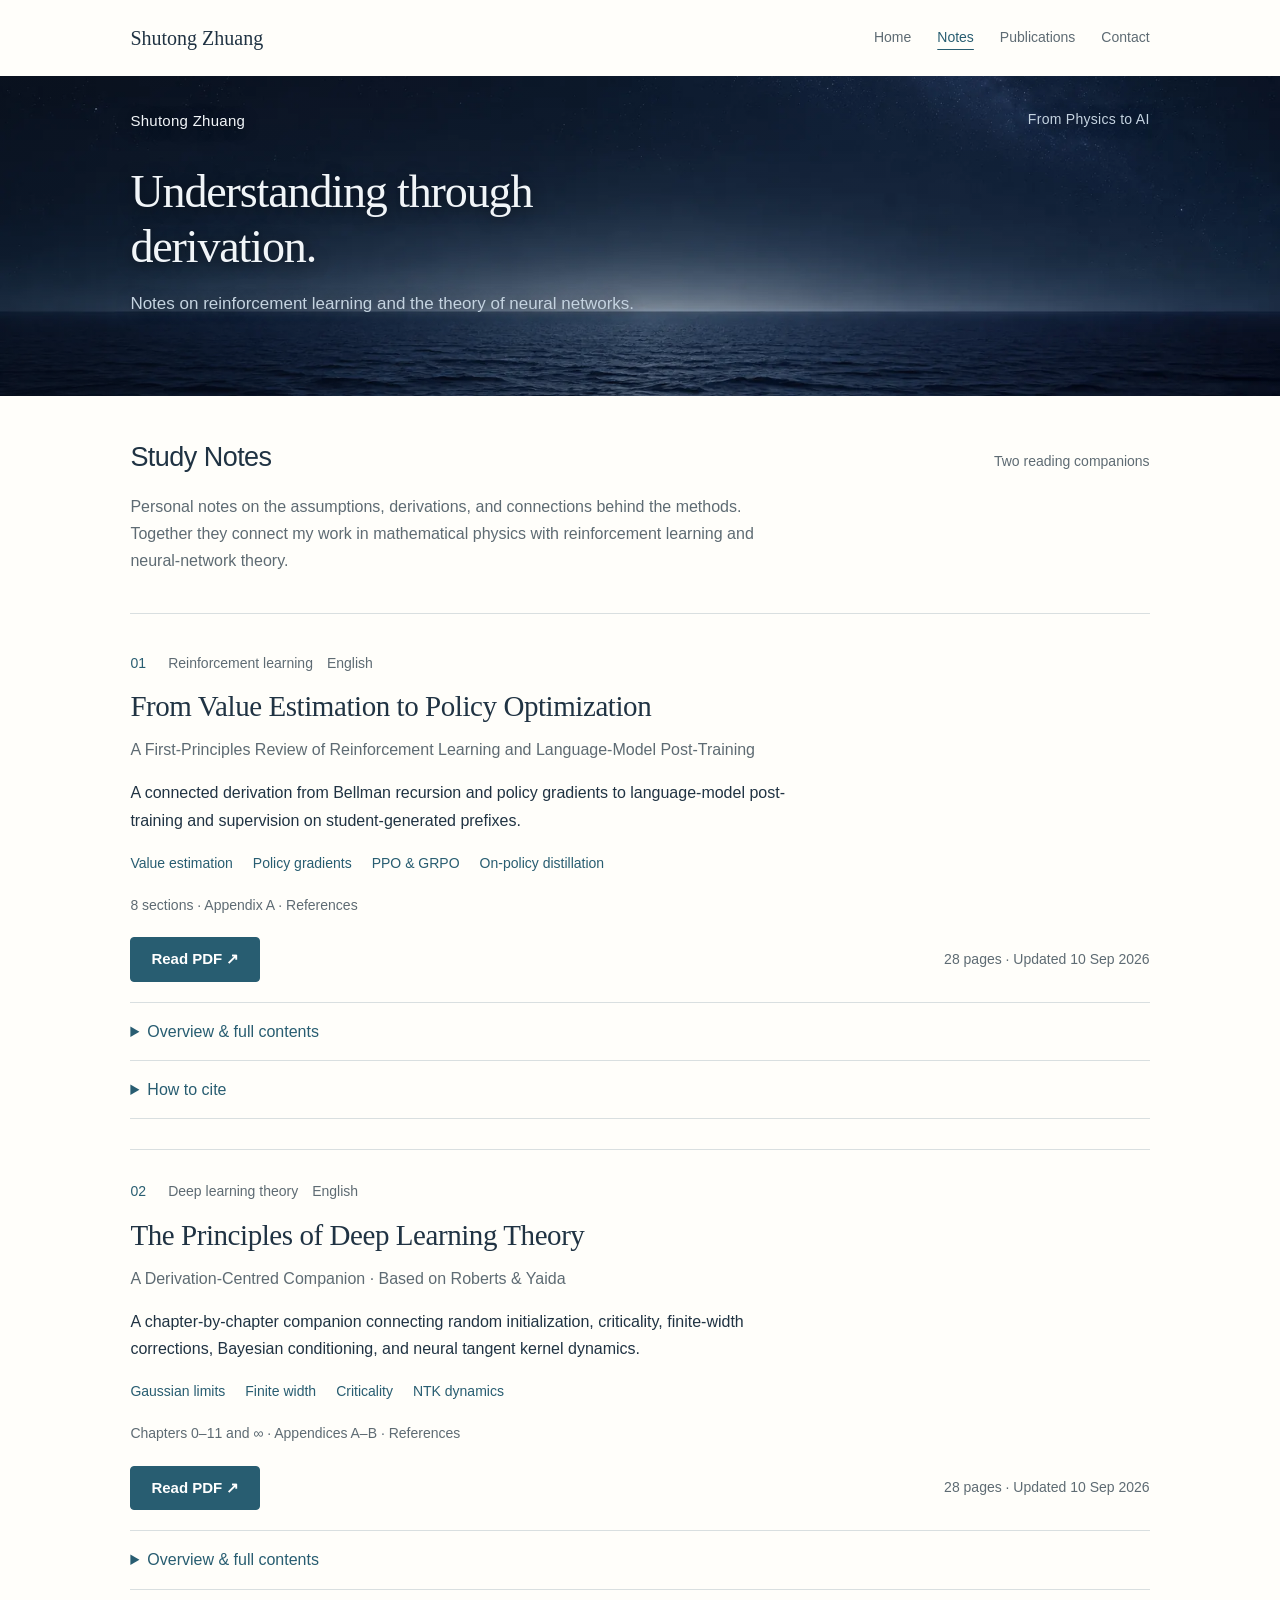
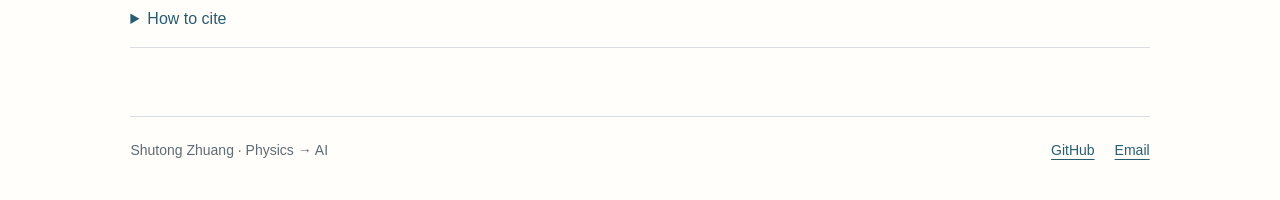
==== notes.html @ 47f34c88 "Publish personal research website and study notes" ====
<!doctype html>
<html lang="en">
<head>
<meta charset="utf-8">
<meta name="viewport" content="width=device-width,initial-scale=1">
<title>Study Notes — Shutong Zhuang</title>
<meta name="description" content="Study notes by Shutong Zhuang on reinforcement learning, language-model post-training, and the principles of deep learning theory.">
<meta name="author" content="Shutong Zhuang">
<meta name="theme-color" content="#101b2b">
<meta property="og:title" content="Study Notes — Shutong Zhuang">
<meta property="og:description" content="Study notes by Shutong Zhuang on reinforcement learning, language-model post-training, and the principles of deep learning theory.">
<meta property="og:type" content="website">
<meta property="og:url" content="https://shutongzhuang.github.io/notes.html">
<link rel="canonical" href="https://shutongzhuang.github.io/notes.html">
<link rel="stylesheet" href="styles.css">
<link rel="icon" type="image/svg+xml" href="icon.svg">
</head>
<body>
<a class="skip-link" href="#main">Skip to content</a>
<nav class="site-nav frame" aria-label="Main navigation">
<a class="site-name" href="./">Shutong Zhuang</a>
<ul>
<li>
<a href="./">Home</a>
</li>
<li>
<a href="notes.html" aria-current="page">Notes</a>
</li>
<li>
<a href="./#publications">Publications</a>
</li>
<li>
<a href="./#contact">Contact</a>
</li>
</ul>
</nav>
<header class="hero">
<img class="hero-scene" src="star-sea.webp" alt="" loading="eager" fetchpriority="high" decoding="async">
<div class="frame">
<div class="brand">
<strong>Shutong Zhuang</strong>
<span>From Physics to AI</span>
</div>
<h1>Understanding through derivation.</h1>
<p>Notes on reinforcement learning and the theory of neural networks.</p>
</div>
</header>
<main class="frame main" id="main" tabindex="-1">
<section class="section">
<div class="section-top">
<h2 class="section-title">Study Notes</h2>
<span class="credit">Two reading companions</span>
</div>
<p class="reading muted">Personal notes on the assumptions, derivations, and connections behind the methods. Together they connect my work in mathematical physics with reinforcement learning and neural-network theory.</p>
</section>
<section class="section" aria-label="Reading notes">
<article class="item" id="rlpg" aria-labelledby="rlpg-title">
<div class="meta">
<span class="number">01</span>
<span>Reinforcement learning</span>
<span>English</span>
</div>
<h2 id="rlpg-title">From Value Estimation to Policy Optimization</h2>
<p class="subtitle">A First-Principles Review of Reinforcement Learning and Language-Model Post-Training</p>
<p class="description">A connected derivation from Bellman recursion and policy gradients to language-model post-training and supervision on student-generated prefixes.</p>
<div class="topics">
<span>Value estimation</span>
<span>Policy gradients</span>
<span>PPO &amp; GRPO</span>
<span>On-policy distillation</span>
</div>
<p class="credit">8 sections · Appendix A · References</p>
<div class="actions">
<a class="button" href="https://drive.google.com/file/d/1LiuikZY2hie-exPb-2wrzERIXA1W-RIH/view" target="_blank" rel="noopener noreferrer" aria-label="Read reinforcement learning notes PDF">Read PDF ↗</a>
<span class="credit">28 pages · Updated 10 Sep 2026</span>
</div>
<details class="overview">
<summary>Overview &amp; full contents</summary>
<div class="overview-body">
<h3>Overview</h3>
<div class="reading">
<p>The review begins with the learning problem, value estimation, and the policy-gradient identity. It develops baselines, critics, GAE, importance sampling, and finite policy updates, then examines TRPO, PPO, deterministic and soft actor–critic methods, and distributed learning.</p>
<p>The second half translates these ideas to language models: preference and reward learning, reference regularization, DPO, GRPO and RLOO, supervised fine-tuning, and on-policy distillation. Objectives, exact gradients, sampled estimators, detached surrogates, and implemented losses are tracked separately. Appendix A gives derivations and boundary conditions for performance differences, GAE, KL estimation, sequence divergence, and potential shaping.</p>
</div>
<div class="toc-head">
<h3>Full contents</h3>
<button class="toc-toggle" aria-controls="rlpg-toc" aria-expanded="false">Expand all sections</button>
</div>
<p class="toc-caption">Section titles follow the PDF. Page numbers appear on the right; expand a chapter to see every subsection.</p>
<ol class="toc" id="rlpg-toc">
<li>
<details class="chapter">
<summary class="toc-row">
<span class="num">1</span>
<span>The problem before the algorithm</span>
<span class="page">2</span>
</summary>
<ol class="subtoc">
<li>
<div class="toc-row">
<span class="num">1.1</span>
<span>One convention for states, rewards, and time</span>
<span class="page">2</span>
</div>
</li>
<li>
<div class="toc-row">
<span class="num">1.2</span>
<span>Four components of a policy-learning system</span>
<span class="page">2</span>
</div>
</li>
</ol>
</details>
</li>
<li>
<details class="chapter">
<summary class="toc-row">
<span class="num">2</span>
<span>Value estimation: compressing the future</span>
<span class="page">3</span>
</summary>
<ol class="subtoc">
<li>
<div class="toc-row">
<span class="num">2.1</span>
<span>Bellman recursion and policy improvement</span>
<span class="page">3</span>
</div>
</li>
<li>
<div class="toc-row">
<span class="num">2.2</span>
<span>What can replace the unknown value?</span>
<span class="page">3</span>
</div>
</li>
<li>
<div class="toc-row">
<span class="num">2.3</span>
<span>Shared parameters change the stability problem</span>
<span class="page">4</span>
</div>
</li>
</ol>
</details>
</li>
<li>
<details class="chapter">
<summary class="toc-row">
<span class="num">3</span>
<span>Policy gradients and the assignment of credit</span>
<span class="page">5</span>
</summary>
<ol class="subtoc">
<li>
<div class="toc-row">
<span class="num">3.1</span>
<span>Deriving the gradient through trajectory probabilities</span>
<span class="page">5</span>
</div>
</li>
<li>
<div class="toc-row">
<span class="num">3.2</span>
<span>Baselines preserve the mean and change the variance</span>
<span class="page">6</span>
</div>
</li>
<li>
<div class="toc-row">
<span class="num">3.3</span>
<span>From a baseline to a bootstrapped critic</span>
<span class="page">7</span>
</div>
</li>
<li>
<div class="toc-row">
<span class="num">3.4</span>
<span>GAE combines multi-step advantage estimates</span>
<span class="page">7</span>
</div>
</li>
</ol>
</details>
</li>
<li>
<details class="chapter">
<summary class="toc-row">
<span class="num">4</span>
<span>From a gradient to a finite policy update</span>
<span class="page">8</span>
</summary>
<ol class="subtoc">
<li>
<div class="toc-row">
<span class="num">4.1</span>
<span>Importance sampling across actions and trajectories</span>
<span class="page">8</span>
</div>
</li>
<li>
<div class="toc-row">
<span class="num">4.2</span>
<span>The policy-improvement surrogate</span>
<span class="page">8</span>
</div>
</li>
<li>
<div class="toc-row">
<span class="num">4.3</span>
<span>TRPO and PPO control different approximations</span>
<span class="page">9</span>
</div>
</li>
<li>
<div class="toc-row">
<span class="num">4.4</span>
<span>Three different uses of entropy and KL</span>
<span class="page">10</span>
</div>
</li>
</ol>
</details>
</li>
<li>
<details class="chapter">
<summary class="toc-row">
<span class="num">5</span>
<span>Deep actor–critic methods: actions, values, and data</span>
<span class="page">10</span>
</summary>
<ol class="subtoc">
<li>
<div class="toc-row">
<span class="num">5.1</span>
<span>Continuous actions: DPG and DDPG</span>
<span class="page">10</span>
</div>
</li>
<li>
<div class="toc-row">
<span class="num">5.2</span>
<span>An actor can exploit its own critic: TD3</span>
<span class="page">10</span>
</div>
</li>
<li>
<div class="toc-row">
<span class="num">5.3</span>
<span>A different objective: soft actor–critic</span>
<span class="page">11</span>
</div>
</li>
<li>
<div class="toc-row">
<span class="num">5.4</span>
<span>Gradient and trajectory delays in distributed learning</span>
<span class="page">11</span>
</div>
</li>
</ol>
</details>
</li>
<li>
<details class="chapter">
<summary class="toc-row">
<span class="num">6</span>
<span>Classical RL to language-model policy optimization</span>
<span class="page">12</span>
</summary>
<ol class="subtoc">
<li>
<div class="toc-row">
<span class="num">6.1</span>
<span>The prefix MDP and its future return</span>
<span class="page">12</span>
</div>
</li>
<li>
<div class="toc-row">
<span class="num">6.2</span>
<span>Feedback determines the learning problem</span>
<span class="page">13</span>
</div>
</li>
<li>
<div class="toc-row">
<span class="num">6.3</span>
<span>Reward learning and reference-regularized optimization</span>
<span class="page">13</span>
</div>
</li>
<li>
<div class="toc-row">
<span class="num">6.4</span>
<span>DPO: fitting preferences through a policy parameterization</span>
<span class="page">14</span>
</div>
</li>
<li>
<div class="toc-row">
<span class="num">6.5</span>
<span>GRPO and RLOO: replacing a learned baseline with samples</span>
<span class="page">15</span>
</div>
</li>
<li>
<div class="toc-row">
<span class="num">6.6</span>
<span>Specifying rewards and states for verification and interaction</span>
<span class="page">16</span>
</div>
</li>
</ol>
</details>
</li>
<li>
<details class="chapter">
<summary class="toc-row">
<span class="num">7</span>
<span>Supervision on student prefixes: SFT, distillation, and local credits</span>
<span class="page">16</span>
</summary>
<ol class="subtoc">
<li>
<div class="toc-row">
<span class="num">7.1</span>
<span>One-hot SFT and soft-target forward KL</span>
<span class="page">16</span>
</div>
</li>
<li>
<div class="toc-row">
<span class="num">7.2</span>
<span>Move the supervision onto student-visited prefixes</span>
<span class="page">17</span>
</div>
</li>
<li>
<div class="toc-row">
<span class="num">7.3</span>
<span>Reverse KL and its log-probability coefficient</span>
<span class="page">17</span>
</div>
</li>
<li>
<div class="toc-row">
<span class="num">7.4</span>
<span>A common interface: local credits multiplying policy scores</span>
<span class="page">18</span>
</div>
</li>
<li>
<div class="toc-row">
<span class="num">7.5</span>
<span>Policy-sampled cross-entropy and the role of entropy</span>
<span class="page">19</span>
</div>
</li>
<li>
<div class="toc-row">
<span class="num">7.6</span>
<span>When teacher preferences represent task advantage</span>
<span class="page">20</span>
</div>
</li>
<li>
<div class="toc-row">
<span class="num">7.7</span>
<span>When token KL is exactly sequence KL</span>
<span class="page">20</span>
</div>
</li>
<li>
<div class="toc-row">
<span class="num">7.8</span>
<span>The gradient through visited prefixes</span>
<span class="page">21</span>
</div>
</li>
<li>
<div class="toc-row">
<span class="num">7.9</span>
<span>Constructing the supervision channel</span>
<span class="page">21</span>
</div>
</li>
<li>
<div class="toc-row">
<span class="num">7.10</span>
<span>The OPD lesson: supervision follows behavior</span>
<span class="page">22</span>
</div>
</li>
</ol>
</details>
</li>
<li>
<div class="toc-row">
<span class="num">8</span>
<span>What remains after the algorithm names are removed</span>
<span class="page">23</span>
</div>
</li>
<li>
<details class="chapter">
<summary class="toc-row">
<span class="num">A</span>
<span>Derivations and boundary conditions</span>
<span class="page">25</span>
</summary>
<ol class="subtoc">
<li>
<div class="toc-row">
<span class="num">A.1</span>
<span>The performance-difference identity</span>
<span class="page">25</span>
</div>
</li>
<li>
<div class="toc-row">
<span class="num">A.2</span>
<span>Which critic errors survive GAE?</span>
<span class="page">25</span>
</div>
</li>
<li>
<div class="toc-row">
<span class="num">A.3</span>
<span>Sampling and differentiating a KL estimator</span>
<span class="page">25</span>
</div>
</li>
<li>
<div class="toc-row">
<span class="num">A.4</span>
<span>Differentiating sequence divergence</span>
<span class="page">26</span>
</div>
</li>
<li>
<div class="toc-row">
<span class="num">A.5</span>
<span>Potential shaping and the terminal term</span>
<span class="page">26</span>
</div>
</li>
</ol>
</details>
</li>
<li>
<div class="toc-row">
<span class="num">
</span>
<span>References</span>
<span class="page">27</span>
</div>
</li>
</ol>
</div>
</details>
<details class="overview citation" id="rlpg-citation">
<summary>How to cite</summary>
<div class="citation-body">
<div class="citation-toolbar">
<h3>Suggested citation</h3>
<button class="citation-copy" data-copy="rlpg-citation-text" aria-describedby="rlpg-citation-status">Copy citation</button>
</div>
<p class="citation-text" id="rlpg-citation-text">Zhuang, S. (2026). <em>From Value Estimation to Policy Optimization: A First-Principles Review of Reinforcement Learning and Language-Model Post-Training</em> [Personal study notes; version of 10 September 2026]. <a href="https://drive.google.com/file/d/1LiuikZY2hie-exPb-2wrzERIXA1W-RIH/view" target="_blank" rel="noopener noreferrer">https://drive.google.com/file/d/1LiuikZY2hie-exPb-2wrzERIXA1W-RIH/view</a>
</p>
<div class="citation-toolbar">
<h3>BibTeX</h3>
<button class="citation-copy" data-copy="rlpg-bibtex" aria-describedby="rlpg-citation-status">Copy BibTeX</button>
</div>
<pre class="citation-code">
<code id="rlpg-bibtex">@misc{zhuang2026rlpg,
  author = {Zhuang, Shutong},
  title = {{From Value Estimation to Policy Optimization: A First-Principles Review of Reinforcement Learning and Language-Model Post-Training}},
  year = {2026},
  note = {Personal study notes. Version of 10 September 2026},
  url = {https://drive.google.com/file/d/1LiuikZY2hie-exPb-2wrzERIXA1W-RIH/view}
}</code>
</pre>
<p class="citation-status" id="rlpg-citation-status" role="status" aria-live="polite">
</p>
<p class="credit citation-guidance">When referring to results from the underlying papers, please also cite the original sources listed in the PDF.</p>
</div>
</details>
</article>
<article class="item" id="pdlt" aria-labelledby="pdlt-title">
<div class="meta">
<span class="number">02</span>
<span>Deep learning theory</span>
<span>English</span>
</div>
<h2 id="pdlt-title">The Principles of Deep Learning Theory</h2>
<p class="subtitle">A Derivation-Centred Companion · Based on Roberts &amp; Yaida</p>
<p class="description">A chapter-by-chapter companion connecting random initialization, criticality, finite-width corrections, Bayesian conditioning, and neural tangent kernel dynamics.</p>
<div class="topics">
<span>Gaussian limits</span>
<span>Finite width</span>
<span>Criticality</span>
<span>NTK dynamics</span>
</div>
<p class="credit">Chapters 0–11 and ∞ · Appendices A–B · References</p>
<div class="actions">
<a class="button" href="https://drive.google.com/file/d/1SBwqVDjMvBZv1mK_j7P-XguDn59Y4I-o/view" target="_blank" rel="noopener noreferrer" aria-label="Read deep learning theory notes PDF">Read PDF ↗</a>
<span class="credit">28 pages · Updated 10 Sep 2026</span>
</div>
<details class="overview">
<summary>Overview &amp; full contents</summary>
<div class="overview-body">
<h3>Overview</h3>
<div class="reading">
<p>These notes follow <em>The Principles of Deep Learning Theory</em> by Daniel A. Roberts and Sho Yaida, with research in collaboration with Boris Hanin. They retain the calculational path from Gaussian expectations and deep linear networks to preactivation flow, critical initialization, and finite-width fluctuations.</p>
<p>The learning chapters develop Bayesian conditioning, gradient dynamics, the flow and criticality of the NTK, frozen-kernel learning, representation learning, and the dynamical corrections at the end of training. The appendices cover information and residual networks. Reusable identities replace repetitive component expansions, with the assumptions and limits of the approximations stated alongside the derivations.</p>
</div>
<div class="toc-head">
<h3>Full contents</h3>
<button class="toc-toggle" aria-controls="pdlt-toc" aria-expanded="false">Expand all sections</button>
</div>
<p class="toc-caption">Section titles follow the PDF. Page numbers appear on the right; expand a chapter to see every subsection.</p>
<ol class="toc" id="pdlt-toc">
<li>
<details class="chapter">
<summary class="toc-row">
<span class="num">0</span>
<span>Initialization: what the effective theory describes</span>
<span class="page">2</span>
</summary>
<ol class="subtoc">
<li>
<div class="toc-row">
<span class="num">0.1</span>
<span>The limit is part of the model</span>
<span class="page">2</span>
</div>
</li>
</ol>
</details>
</li>
<li>
<details class="chapter">
<summary class="toc-row">
<span class="num">1</span>
<span>Pretraining: the minimal probability toolkit</span>
<span class="page">3</span>
</summary>
<ol class="subtoc">
<li>
<div class="toc-row">
<span class="num">1.1</span>
<span>Covariance, precision, and Wick contractions</span>
<span class="page">3</span>
</div>
</li>
<li>
<div class="toc-row">
<span class="num">1.2</span>
<span>One expansion instead of many Wick calculations</span>
<span class="page">3</span>
</div>
</li>
</ol>
</details>
</li>
<li>
<div class="toc-row">
<span class="num">2</span>
<span>Neural networks: the microscopic definition</span>
<span class="page">4</span>
</div>
</li>
<li>
<details class="chapter">
<summary class="toc-row">
<span class="num">3</span>
<span>Deep linear networks: solve the fluctuations first</span>
<span class="page">5</span>
</summary>
<ol class="subtoc">
<li>
<div class="toc-row">
<span class="num">3.1</span>
<span>The two-point function and its critical point</span>
<span class="page">5</span>
</div>
</li>
<li>
<div class="toc-row">
<span class="num">3.2</span>
<span>An exact random-variance representation</span>
<span class="page">5</span>
</div>
</li>
<li>
<div class="toc-row">
<span class="num">3.3</span>
<span>The order of limits</span>
<span class="page">6</span>
</div>
</li>
</ol>
</details>
</li>
<li>
<details class="chapter">
<summary class="toc-row">
<span class="num">4</span>
<span>RG flow of preactivations: a Gaussian mixture</span>
<span class="page">6</span>
</summary>
<ol class="subtoc">
<li>
<div class="toc-row">
<span class="num">4.1</span>
<span>Condition first, average second</span>
<span class="page">6</span>
</div>
</li>
<li>
<div class="toc-row">
<span class="num">4.2</span>
<span>Three closed recursions at the first nontrivial order</span>
<span class="page">7</span>
</div>
</li>
<li>
<div class="toc-row">
<span class="num">4.3</span>
<span>The single-input reduction</span>
<span class="page">7</span>
</div>
</li>
<li>
<div class="toc-row">
<span class="num">4.4</span>
<span>Marginalization and a useful finite-neuron density</span>
<span class="page">8</span>
</div>
</li>
</ol>
</details>
</li>
<li>
<details class="chapter">
<summary class="toc-row">
<span class="num">5</span>
<span>Criticality, universality, and finite-angle geometry</span>
<span class="page">9</span>
</summary>
<ol class="subtoc">
<li>
<div class="toc-row">
<span class="num">5.1</span>
<span>Two different linear responses</span>
<span class="page">9</span>
</div>
</li>
<li>
<div class="toc-row">
<span class="num">5.2</span>
<span>Scale-invariant activations</span>
<span class="page">9</span>
</div>
</li>
<li>
<div class="toc-row">
<span class="num">5.3</span>
<span>Smooth activations near a zero fixed point</span>
<span class="page">10</span>
</div>
</li>
<li>
<div class="toc-row">
<span class="num">5.4</span>
<span>Other fixed points and the limits of the classification</span>
<span class="page">10</span>
</div>
</li>
<li>
<div class="toc-row">
<span class="num">5.5</span>
<span>Finite angles: why the order of expansion matters</span>
<span class="page">11</span>
</div>
</li>
</ol>
</details>
</li>
<li>
<details class="chapter">
<summary class="toc-row">
<span class="num">6</span>
<span>Bayesian learning: conditioning the initialization ensemble</span>
<span class="page">11</span>
</summary>
<ol class="subtoc">
<li>
<div class="toc-row">
<span class="num">6.1</span>
<span>Prior, likelihood, evidence, and prediction</span>
<span class="page">11</span>
</div>
</li>
<li>
<div class="toc-row">
<span class="num">6.2</span>
<span>Gaussian conditioning and the Schur complement</span>
<span class="page">12</span>
</div>
</li>
<li>
<div class="toc-row">
<span class="num">6.3</span>
<span>What evidence and independence do, and do not, establish</span>
<span class="page">12</span>
</div>
</li>
<li>
<div class="toc-row">
<span class="num">6.4</span>
<span>Finite-width conditioning without a long action expansion</span>
<span class="page">13</span>
</div>
</li>
</ol>
</details>
</li>
<li>
<div class="toc-row">
<span class="num">7</span>
<span>Gradient-based learning: from parameters to functions</span>
<span class="page">13</span>
</div>
</li>
<li>
<details class="chapter">
<summary class="toc-row">
<span class="num">8</span>
<span>RG flow of the NTK: the same architecture, a new observable</span>
<span class="page">14</span>
</summary>
<ol class="subtoc">
<li>
<div class="toc-row">
<span class="num">8.1</span>
<span>The exact layer recursion</span>
<span class="page">14</span>
</div>
</li>
<li>
<div class="toc-row">
<span class="num">8.2</span>
<span>What the second-layer fluctuations actually contain</span>
<span class="page">15</span>
</div>
</li>
</ol>
</details>
</li>
<li>
<details class="chapter">
<summary class="toc-row">
<span class="num">9</span>
<span>NTK criticality: balance propagation and new sources</span>
<span class="page">15</span>
</summary>
<ol class="subtoc">
<li>
<div class="toc-row">
<span class="num">9.1</span>
<span>Scale-invariant criticality</span>
<span class="page">16</span>
</div>
</li>
<li>
<div class="toc-row">
<span class="num">9.2</span>
<span>The generic stable zero-fixed-point class</span>
<span class="page">16</span>
</div>
</li>
</ol>
</details>
</li>
<li>
<details class="chapter">
<summary class="toc-row">
<span class="num">10</span>
<span>Kernel learning: solve the frozen problem exactly</span>
<span class="page">16</span>
</summary>
<ol class="subtoc">
<li>
<div class="toc-row">
<span class="num">10.1</span>
<span>Residual dynamics and the interpolation formula</span>
<span class="page">17</span>
</div>
</li>
<li>
<div class="toc-row">
<span class="num">10.2</span>
<span>The giant leap and the precise sense of algorithm independence</span>
<span class="page">17</span>
</div>
</li>
<li>
<div class="toc-row">
<span class="num">10.3</span>
<span>Cross-entropy: probabilities are not logits</span>
<span class="page">17</span>
</div>
</li>
<li>
<div class="toc-row">
<span class="num">10.4</span>
<span>The trained ensemble is not automatically a Bayesian posterior</span>
<span class="page">18</span>
</div>
</li>
<li>
<div class="toc-row">
<span class="num">10.5</span>
<span>Generalization and two-point geometry</span>
<span class="page">18</span>
</div>
</li>
<li>
<div class="toc-row">
<span class="num">10.6</span>
<span>A feature-space formulation without incompatible inverses</span>
<span class="page">19</span>
</div>
</li>
</ol>
</details>
</li>
<li>
<details class="chapter">
<summary class="toc-row">
<span class="num">11</span>
<span>Representation learning: let the tangent features move</span>
<span class="page">19</span>
</summary>
<ol class="subtoc">
<li>
<div class="toc-row">
<span class="num">11.1</span>
<span>A compact notation that preserves all contractions</span>
<span class="page">19</span>
</div>
</li>
<li>
<div class="toc-row">
<span class="num">11.2</span>
<span>Initialization statistics: a zero mean is not a zero effect</span>
<span class="page">20</span>
</div>
</li>
<li>
<div class="toc-row">
<span class="num">11.3</span>
<span>A nonlinear feature model and a missing residual term</span>
<span class="page">20</span>
</div>
</li>
</ol>
</details>
</li>
<li>
<details class="chapter">
<summary class="toc-row">
<span class="num">∞</span>
<span>The end of training: a closed dynamical correction</span>
<span class="page">21</span>
</summary>
<ol class="subtoc">
<li>
<div class="toc-row">
<span class="num">∞.1</span>
<span>Two more derivatives, with their coefficients fixed</span>
<span class="page">21</span>
</div>
</li>
<li>
<div class="toc-row">
<span class="num">∞.2</span>
<span>First solve the kernel trajectory, then drive its correction</span>
<span class="page">22</span>
</div>
</li>
<li>
<div class="toc-row">
<span class="num">∞.3</span>
<span>The time convolution and the final projection</span>
<span class="page">22</span>
</div>
</li>
<li>
<div class="toc-row">
<span class="num">∞.4</span>
<span>An exact continuous-time identity behind the calculation</span>
<span class="page">23</span>
</div>
</li>
</ol>
</details>
</li>
<li>
<details class="chapter">
<summary class="toc-row">
<span class="num">A</span>
<span>Information: specify the random variables before interpreting it</span>
<span class="page">23</span>
</summary>
<ol class="subtoc">
<li>
<div class="toc-row">
<span class="num">A.1</span>
<span>Entropy and mutual information</span>
<span class="page">24</span>
</div>
</li>
<li>
<div class="toc-row">
<span class="num">A.2</span>
<span>Information shared by distinct neurons</span>
<span class="page">24</span>
</div>
</li>
<li>
<div class="toc-row">
<span class="num">A.3</span>
<span>The optimal aspect ratio is a perturbative proxy</span>
<span class="page">25</span>
</div>
</li>
</ol>
</details>
</li>
<li>
<details class="chapter">
<summary class="toc-row">
<span class="num">B</span>
<span>Residual learning: change the fluctuation budget</span>
<span class="page">25</span>
</summary>
<ol class="subtoc">
<li>
<div class="toc-row">
<span class="num">B.1</span>
<span>A precisely specified residual MLP</span>
<span class="page">25</span>
</div>
</li>
<li>
<div class="toc-row">
<span class="num">B.2</span>
<span>The corrected finite-width coefficient</span>
<span class="page">26</span>
</div>
</li>
<li>
<div class="toc-row">
<span class="num">B.3</span>
<span>A general block: variance balance is only one diagnostic</span>
<span class="page">27</span>
</div>
</li>
</ol>
</details>
</li>
<li>
<div class="toc-row">
<span class="num">
</span>
<span>References</span>
<span class="page">28</span>
</div>
</li>
</ol>
</div>
</details>
<details class="overview citation" id="pdlt-citation">
<summary>How to cite</summary>
<div class="citation-body">
<div class="citation-toolbar">
<h3>Suggested citation</h3>
<button class="citation-copy" data-copy="pdlt-citation-text" aria-describedby="pdlt-citation-status">Copy citation</button>
</div>
<p class="citation-text" id="pdlt-citation-text">Zhuang, S. (2026). <em>The Principles of Deep Learning Theory: A Derivation-Centred Companion</em> [Personal study notes; version of 10 September 2026]. <a href="https://drive.google.com/file/d/1SBwqVDjMvBZv1mK_j7P-XguDn59Y4I-o/view" target="_blank" rel="noopener noreferrer">https://drive.google.com/file/d/1SBwqVDjMvBZv1mK_j7P-XguDn59Y4I-o/view</a>
</p>
<div class="citation-toolbar">
<h3>BibTeX</h3>
<button class="citation-copy" data-copy="pdlt-bibtex" aria-describedby="pdlt-citation-status">Copy BibTeX</button>
</div>
<pre class="citation-code">
<code id="pdlt-bibtex">@misc{zhuang2026pdlt,
  author = {Zhuang, Shutong},
  title = {{The Principles of Deep Learning Theory: A Derivation-Centred Companion}},
  year = {2026},
  note = {Personal study notes. Version of 10 September 2026},
  url = {https://drive.google.com/file/d/1SBwqVDjMvBZv1mK_j7P-XguDn59Y4I-o/view}
}</code>
</pre>
<p class="citation-status" id="pdlt-citation-status" role="status" aria-live="polite">
</p>
<p class="credit citation-guidance">For results from the original book, please also cite Roberts and Yaida; see the references in the PDF.</p>
</div>
</details>
</article>
</section>
<footer class="footer">
<span>Shutong Zhuang · Physics → AI</span>
<div class="footer-links">
<a href="https://github.com/shutongzhuang">GitHub</a>
<a href="mailto:510267596@qq.com">Email</a>
</div>
</footer>
</main>
<script src="site.js" defer>
</script>
</body>
</html>
---- styles.css ----
:root{color-scheme:light;--paper:#fffefa;--ink:#203343;--muted:#5e6b73;--rule:#d9dfe0;--accent:#285d71;--soft:#f0f3f3;--sky:#101b2b;--sky-ink:#f1f5f8;--sky-muted:#c4d3e0}
*{box-sizing:border-box}html{background:var(--paper);scroll-behavior:smooth}body{margin:0;background:var(--paper);color:var(--ink);font:16px/1.7 Arial,Helvetica,sans-serif;overflow-wrap:break-word}button,summary,a{-webkit-tap-highlight-color:transparent}h1,h2,h3,p{margin:0}a{color:var(--accent);text-underline-offset:4px}a:hover{text-decoration-thickness:2px}a:focus-visible,button:focus-visible,summary:focus-visible{outline:3px solid #83b2c4;outline-offset:4px}.frame{width:100%;max-width:1160px;margin:0 auto;padding-left:clamp(24px,5.5vw,72px);padding-right:clamp(24px,5.5vw,72px)}.hero{position:relative;isolation:isolate;overflow:hidden;width:100%;background:var(--sky);color:var(--sky-ink)}.hero-scene{position:absolute;inset:0;width:100%;height:100%;object-fit:cover;object-position:center 85%;z-index:-2}.hero::after{content:"";position:absolute;inset:0;background:linear-gradient(90deg,rgba(10,20,34,.34),rgba(10,20,34,.08));z-index:-1}.hero .frame{min-height:320px;padding-top:32px;padding-bottom:70px}.hero h1,.hero p,.brand{text-shadow:0 2px 14px rgba(0,0,0,.5)}.brand{display:flex;justify-content:space-between;flex-wrap:wrap;gap:8px 28px;margin-bottom:30px;font-size:14px;color:var(--sky-muted);letter-spacing:.02em}.brand strong{color:var(--sky-ink);font-size:15px;font-weight:500}.hero h1{font-family:Georgia,'Times New Roman',serif;font-size:clamp(35px,3.6vw,48px);font-weight:400;line-height:1.2;letter-spacing:-.025em;max-width:23ch}.hero p{color:var(--sky-muted);max-width:64ch;margin-top:16px;font-size:17px;line-height:1.7}.main{padding-top:44px;padding-bottom:38px}.section{padding:38px 0;border-top:1px solid var(--rule)}.section:first-child{padding-top:0;border-top:0}.section-label{font-size:14px;letter-spacing:.02em;color:var(--accent);margin-bottom:14px}.section-title{font-size:27px;line-height:1.3;font-weight:500;letter-spacing:-.02em;margin-bottom:20px}.section-top{display:flex;justify-content:space-between;align-items:baseline;gap:16px;margin-bottom:18px}.section-top .section-title{margin:0}.muted,.subtitle,.credit{color:var(--muted)}.reading{max-width:74ch}.reading p+p{margin-top:14px}.item{padding:30px 0;border-top:1px solid var(--rule)}.item:first-child{padding-top:0;border-top:0}.item h2,.item h3{font:400 29px/1.3 Georgia,'Times New Roman',serif;letter-spacing:-.015em;margin-bottom:10px;max-width:36ch}.item .subtitle{margin-bottom:16px}.item .description{max-width:74ch;margin-bottom:16px}.meta{display:flex;flex-wrap:wrap;gap:8px 14px;font-size:14px;color:var(--muted);margin-bottom:13px}.number{color:var(--accent);min-width:1.7em}.topics{display:flex;flex-wrap:wrap;gap:6px 20px;color:var(--accent);font-size:14px;margin:18px 0}.actions{display:flex;align-items:center;justify-content:space-between;flex-wrap:wrap;gap:14px;margin-top:20px}.button{display:inline-flex;align-items:center;justify-content:center;min-height:44px;padding:10px 20px;border-radius:4px;background:var(--accent);color:white;text-decoration:none;font:600 15px/1.5 Arial,Helvetica,sans-serif;border:1px solid var(--accent);cursor:pointer}.button:hover{background:#194759;text-decoration:none}.text-link{display:inline-flex;align-items:center;min-height:44px}.credit{font-size:14px}.overview{margin-top:20px;border-top:1px solid var(--rule);border-bottom:1px solid var(--rule)}.overview>summary{padding:15px 0;color:var(--accent);cursor:pointer;min-height:52px;font-weight:500}.overview-body{padding:8px 0 26px}.overview h3{font:500 19px/1.4 Arial,Helvetica,sans-serif;margin:0 0 12px}.overview .reading{margin-bottom:22px}.toc-head{display:flex;justify-content:space-between;gap:12px;flex-wrap:wrap;align-items:center;margin:25px 0 10px}.toc-head h3{margin:0}.toc-toggle{color:var(--accent);background:var(--soft);border:1px solid var(--rule);border-radius:4px;min-height:40px;padding:6px 12px;cursor:pointer;font:14px/1.5 Arial,Helvetica,sans-serif}.toc-caption{color:var(--muted);font-size:14px;margin-bottom:12px}.toc{list-style:none;padding:0;margin:0}.toc>li{border-top:1px solid var(--rule)}.toc-row{display:grid;grid-template-columns:36px minmax(0,1fr) 38px;column-gap:12px;align-items:baseline;padding:13px 0}.toc-row .page{color:var(--muted);font-size:14px;text-align:right;font-variant-numeric:tabular-nums}.toc-row .num{color:var(--accent);font-size:14px}.chapter>summary{list-style:none;cursor:pointer;position:relative;padding-right:20px;min-height:48px}.chapter>summary::-webkit-details-marker{display:none}.chapter>summary::after{content:'+';position:absolute;right:0;top:13px;color:var(--accent)}.chapter[open]>summary::after{content:'−'}.subtoc{list-style:none;padding:2px 0 12px 26px;margin:0;border-left:2px solid var(--rule)}.subtoc .toc-row{grid-template-columns:45px minmax(0,1fr) 38px;font-size:15px;padding:7px 0}.profile{display:grid;grid-template-columns:1fr 1fr;gap:26px 42px}.profile h3{font-weight:500;font-size:18px;margin-bottom:9px}.profile p{color:var(--muted)}.profile .wide{grid-column:1/-1}.note-preview{display:grid;grid-template-columns:1fr 1fr;gap:30px 38px}.note-preview h3{font:400 25px/1.35 Georgia,'Times New Roman',serif;margin-bottom:11px}.note-preview p{color:var(--muted)}.note-preview .text-link{margin-top:12px}.footer{border-top:1px solid var(--rule);padding-top:22px;display:flex;justify-content:space-between;flex-wrap:wrap;gap:10px;color:var(--muted);font-size:14px}.footer span:last-child{color:var(--accent)}
@media(min-width:1600px){.frame{max-width:1240px}}@media(max-width:640px){body{font-size:16px}.frame{padding-left:24px;padding-right:24px}.hero .frame{min-height:320px;padding-top:26px;padding-bottom:64px}.hero-scene{object-position:60% center}.brand{margin-bottom:26px}.hero h1{font-size:35px}.hero p{font-size:16px}.main{padding-top:32px}.section{padding:30px 0}.section-top{align-items:flex-start;flex-wrap:wrap;gap:6px}.section-title{font-size:25px}.item{padding:28px 0}.item h2,.item h3{font-size:27px}.profile,.note-preview{grid-template-columns:1fr;gap:26px}.profile .wide{grid-column:auto}.toc-row{grid-template-columns:26px minmax(0,1fr) 28px;column-gap:8px}.subtoc{padding-left:13px}.subtoc .toc-row{grid-template-columns:34px minmax(0,1fr) 28px}.credit{line-height:1.6}.footer{gap:6px}.brand span{font-size:14px}}
@media(prefers-reduced-motion:reduce){html{scroll-behavior:auto}}

.citation{margin-top:0;border-top:0}.citation-body{padding:4px 0 25px}.citation-toolbar{display:flex;align-items:center;justify-content:space-between;gap:12px;flex-wrap:wrap;margin:8px 0 12px}.citation-toolbar h3{font:500 17px/1.4 Arial,Helvetica,sans-serif;margin:0}.citation-copy{color:var(--accent);background:var(--soft);border:1px solid var(--rule);border-radius:4px;min-height:40px;padding:6px 12px;cursor:pointer;font:14px/1.5 Arial,Helvetica,sans-serif}.citation-text{font-size:15px;line-height:1.75;margin-bottom:24px}.citation-text a{overflow-wrap:anywhere}.citation-code{padding:18px;background:var(--soft);border:1px solid var(--rule);border-radius:4px;margin:0 0 14px;white-space:pre-wrap;overflow-wrap:anywhere;font:13px/1.7 ui-monospace,SFMono-Regular,Consolas,monospace}.citation-status{font-size:14px;color:var(--accent)}.citation-status:empty{display:none}.citation-guidance{margin-top:14px;max-width:80ch}

/* Standalone navigation and accessible reading layout. */
html{scroll-padding-top:24px}.skip-link{position:absolute;left:20px;top:-100px;z-index:10;padding:10px 18px;background:#fff;color:#203343}.skip-link:focus{top:12px}.site-nav{display:flex;align-items:center;justify-content:space-between;gap:12px 24px;padding-top:16px;padding-bottom:16px;flex-wrap:wrap}.site-name{font:400 20px/1.3 Georgia,'Times New Roman',serif;color:var(--ink);text-decoration:none}.site-nav ul{display:flex;align-items:center;gap:4px 26px;list-style:none;padding:0;margin:0;flex-wrap:wrap}.site-nav li a{display:inline-flex;align-items:center;min-height:44px;font-size:14px;color:var(--muted);text-decoration:none}.site-nav li a:hover,.site-nav li a[aria-current=page]{color:var(--accent);text-decoration:underline;text-underline-offset:7px}.hero-home .brand{justify-content:flex-end}.hero-home h1,.hero-home p{margin-left:auto;margin-right:auto;text-align:center}.hero-home h1{font-size:clamp(40px,4.4vw,58px)}.hero-home .frame{padding-bottom:76px}.footer-links{display:flex;flex-wrap:wrap;gap:20px}.note-preview article{min-width:0}.citation-code{max-width:100%;overflow-x:auto}.toc-row>span{min-width:0}.chapter>summary{padding-right:24px}button{touch-action:manipulation}.profile h3{line-height:1.5}
@media(max-width:640px){.site-nav{padding-top:14px;padding-bottom:10px;gap:6px}.site-nav ul{width:100%;justify-content:space-between;gap:0 12px}.site-nav li a{font-size:14px}.hero-home h1{font-size:40px}.hero-home .frame{min-height:300px;padding-bottom:64px}.footer-links{gap:16px}}
@media print{.site-nav,.hero-scene,.hero::after,.skip-link,.toc-toggle,.citation-copy{display:none!important}.hero{background:white;color:black}.hero .frame{min-height:0;padding-top:24px;padding-bottom:24px}.hero h1,.hero p,.brand{color:black;text-shadow:none}.section,.item{break-inside:avoid}.frame{max-width:none;padding-left:0;padding-right:0}}
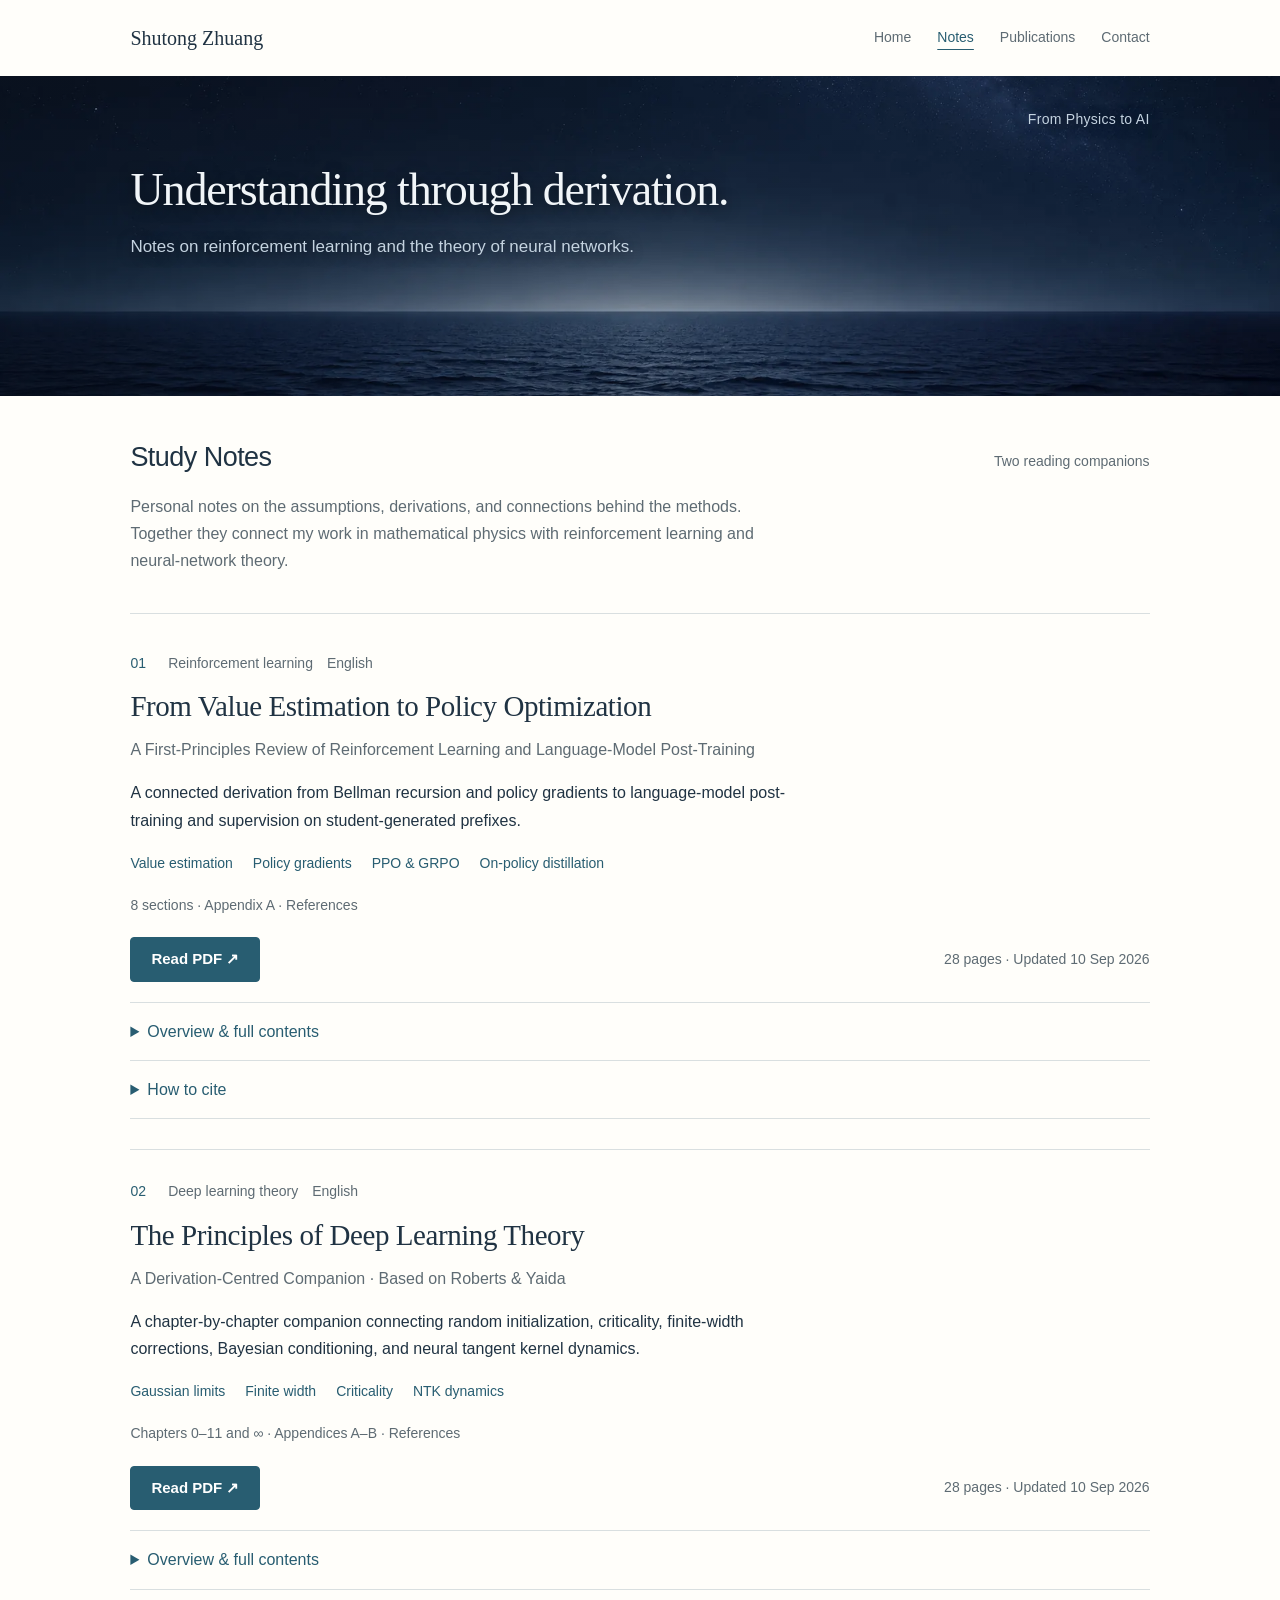
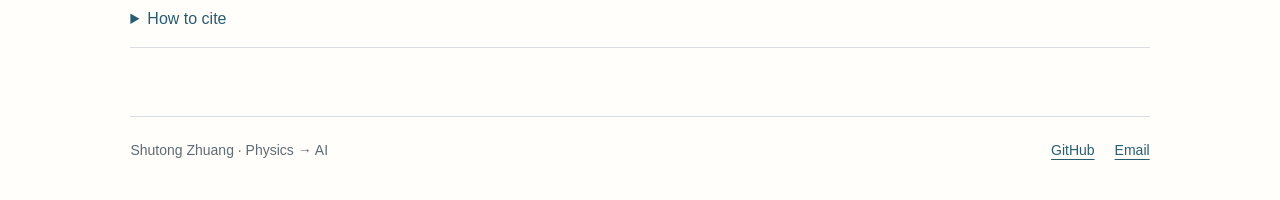
==== commit afb7e506: "Remove repeated name and refine the Notes heading Updated header class and modified heading text for" ====
--- a/notes.html
+++ b/notes.html
@@ -34,14 +34,13 @@
 </li>
 </ul>
 </nav>
-<header class="hero">
+<header class="hero hero-notes">
 <img class="hero-scene" src="star-sea.webp" alt="" loading="eager" fetchpriority="high" decoding="async">
 <div class="frame">
 <div class="brand">
-<strong>Shutong Zhuang</strong>
 <span>From Physics to AI</span>
 </div>
-<h1>Understanding through derivation.</h1>
+<h1>Understanding <span>through derivation.</span></h1>
 <p>Notes on reinforcement learning and the theory of neural networks.</p>
 </div>
 </header>
--- a/styles.css
+++ b/styles.css
@@ -9,3 +9,8 @@
 html{scroll-padding-top:24px}.skip-link{position:absolute;left:20px;top:-100px;z-index:10;padding:10px 18px;background:#fff;color:#203343}.skip-link:focus{top:12px}.site-nav{display:flex;align-items:center;justify-content:space-between;gap:12px 24px;padding-top:16px;padding-bottom:16px;flex-wrap:wrap}.site-name{font:400 20px/1.3 Georgia,'Times New Roman',serif;color:var(--ink);text-decoration:none}.site-nav ul{display:flex;align-items:center;gap:4px 26px;list-style:none;padding:0;margin:0;flex-wrap:wrap}.site-nav li a{display:inline-flex;align-items:center;min-height:44px;font-size:14px;color:var(--muted);text-decoration:none}.site-nav li a:hover,.site-nav li a[aria-current=page]{color:var(--accent);text-decoration:underline;text-underline-offset:7px}.hero-home .brand{justify-content:flex-end}.hero-home h1,.hero-home p{margin-left:auto;margin-right:auto;text-align:center}.hero-home h1{font-size:clamp(40px,4.4vw,58px)}.hero-home .frame{padding-bottom:76px}.footer-links{display:flex;flex-wrap:wrap;gap:20px}.note-preview article{min-width:0}.citation-code{max-width:100%;overflow-x:auto}.toc-row>span{min-width:0}.chapter>summary{padding-right:24px}button{touch-action:manipulation}.profile h3{line-height:1.5}
 @media(max-width:640px){.site-nav{padding-top:14px;padding-bottom:10px;gap:6px}.site-nav ul{width:100%;justify-content:space-between;gap:0 12px}.site-nav li a{font-size:14px}.hero-home h1{font-size:40px}.hero-home .frame{min-height:300px;padding-bottom:64px}.footer-links{gap:16px}}
 @media print{.site-nav,.hero-scene,.hero::after,.skip-link,.toc-toggle,.citation-copy{display:none!important}.hero{background:white;color:black}.hero .frame{min-height:0;padding-top:24px;padding-bottom:24px}.hero h1,.hero p,.brand{color:black;text-shadow:none}.section,.item{break-inside:avoid}.frame{max-width:none;padding-left:0;padding-right:0}}
+.hero-notes .brand{justify-content:flex-end}
+.hero-notes h1{max-width:none}
+.hero-notes h1 span{display:inline-block}
+@media(max-width:360px){.hero-notes h1{font-size:2rem}}
+gogle
